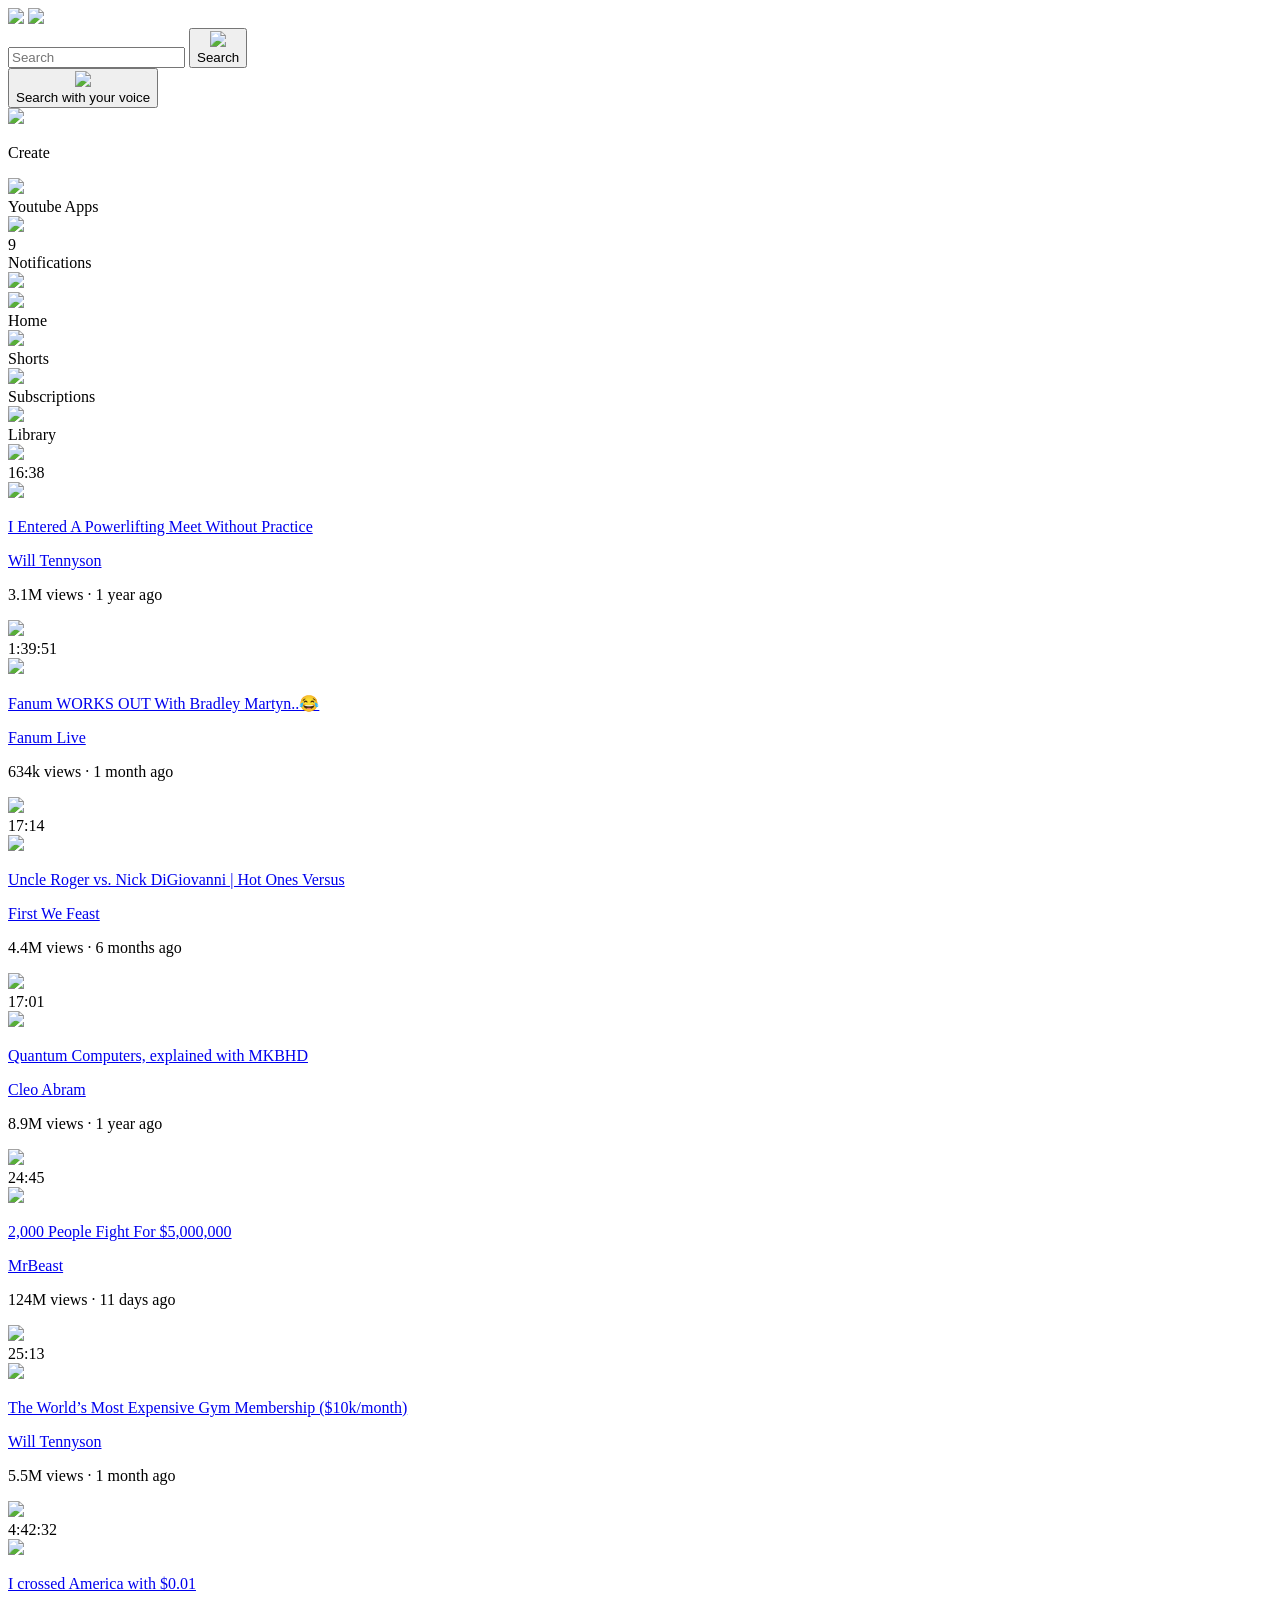
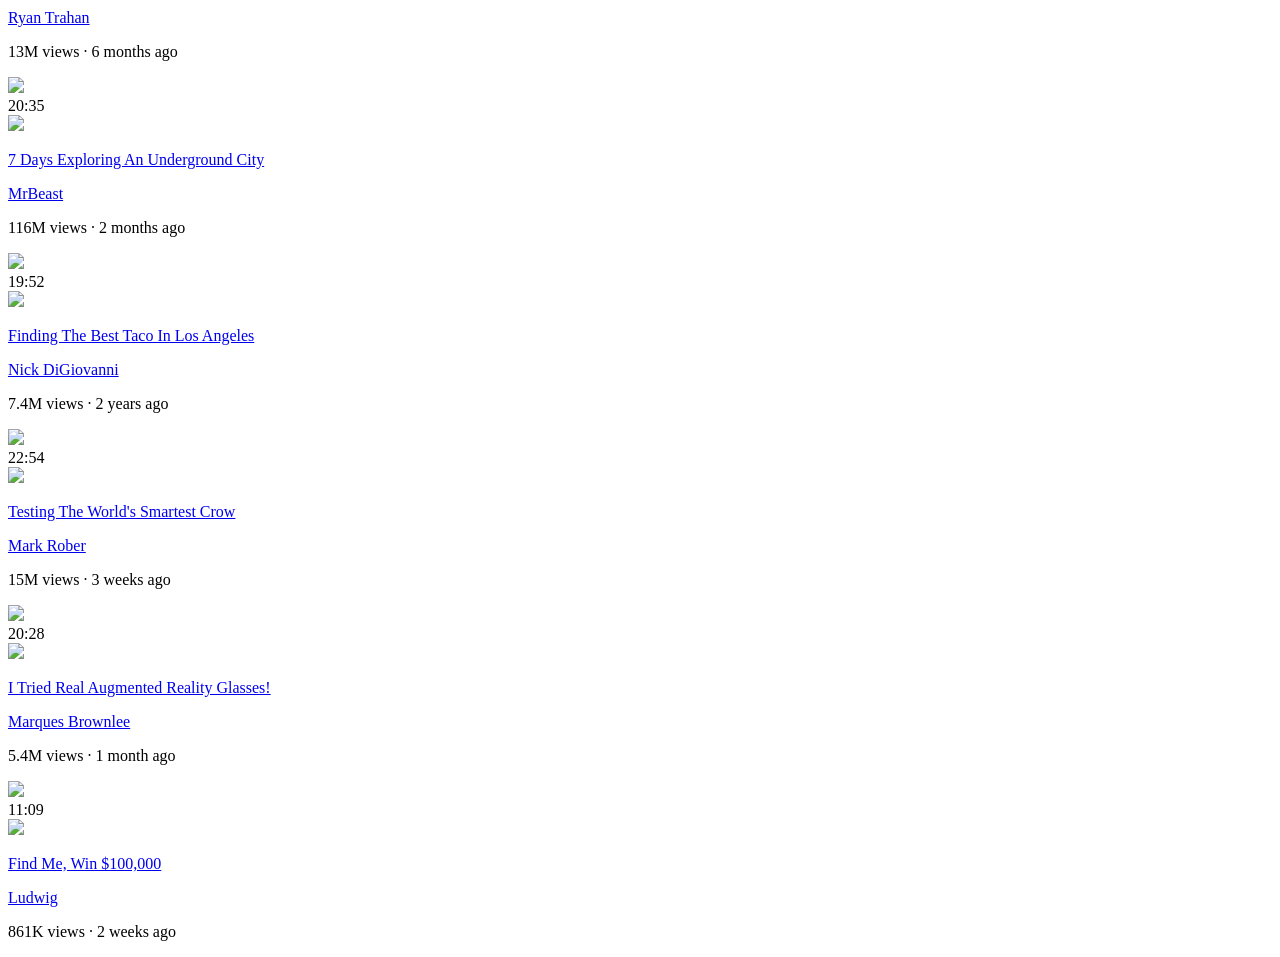
==== Youtube.html @ 6f193c37 "Add files via upload" ====
<!DOCTYPE html>

<html>

  <head>
    <title>Youtube.com Clone</title>

    <link rel="preconnect" href="https://fonts.googleapis.com">
    <link rel="preconnect" href="https://fonts.gstatic.com" crossorigin>
    <link href="https://fonts.googleapis.com/css2?family=Roboto:wght@400;500;700&display=swap" rel="stylesheet">

    <link rel="stylesheet" href="CSS styles/General.css">
    <link rel="stylesheet" href="CSS styles/Header.css">
    <link rel="stylesheet" href="CSS styles/Video.css">
    <link rel="stylesheet" href="CSS styles/Sidebar.css">
  </head>

  <body>
    
    <header class="header">
      <div class="left-section">
        <img class="hamburger-menu" src="Icons/hamburger-menu.svg">
        <img class="youtube-logo" src="Icons/youtube-logo.svg">
      </div>
      <div class="middle-section">
        <form class="search-input" action="https://www.youtube.com/results" method="get">
          <input class="search-bar" type="text" name="search_query" placeholder="Search" required>
          <button class="search-button" type="submit">
            <img class="search-icon" src="Icons/search.svg">
            <div class="tooltip">Search</div>
          </button>
        </form>
        <button class="voice-search-button">
          <img class= "voice-search-icon" src="Icons/voice-search-icon.svg">
          <div class="tooltip">Search with your voice</div>
        </button>
      </div>
      <div class="right-section">
        <div class="upload-icon-container">
          <div>
            <img class="upload-icon" src="Icons/createPlus.svg">
            <p class="create"> Create</p>
          </div>
        </div>
        <div class="youtube-apps-icon-container">
          <img class="youtube-apps-icon" src="Icons/youtube-apps.svg">
          <div class="tooltip">Youtube Apps</div>
        </div>
        <div class="notifications">
          <img class="notifications-icon" src="Icons/notifications.svg">
          <div class="notification-count">9</div>
          <div class="tooltip">Notifications</div>
        </div>
        <img class="current-user-icon" src="Icons/channels4_profile.jpg">
      </div>
    </header> 

    <nav class="sidebar">

      <div class="sidebar-link">
        <img class="home-icon" src="Icons/home.svg">
        <div class="home">Home</div>
      </div>

      <div class="sidebar-link">
        <img class="shorts-icon" src="Icons/shorts.svg">
        <div class="shorts">Shorts</div>
      </div>

      <div class="sidebar-link">
        <img class="subscriptions-icon" src="Icons/subscriptions.svg">
        <div class="subscriptions">Subscriptions</div>
      </div>

      <div class="sidebar-link">
        <img class="library-icon" src="Icons/You.svg">
        <div class="library">Library</div>
      </div>
    </nav>

    <main class="videos">
      <section class="videos-grid">
        <div class="video-box">
          <div class="thumbnail-row">
            <a href="https://www.youtube.com/watch?v=xqhN68d-UzA">
              <img class="thumbnail" src="thumbnails/yt thumbnail 1.avif">
            </a>
            <div class="video-time">16:38</div>
          </div>
          <div class="video-info-grid">
            <a href="https://www.youtube.com/@WillTennyson".>
              <div class="profile-pic-box">
                <img class="profile-pic" src="Profile Pics/pf pic 1.jpg">
              </div>
            </a>
            <div class="video-info-box">
              <a href="https://www.youtube.com/watch?v=xqhN68d-UzA">
                <p class="video-title">
                  I Entered A Powerlifting Meet Without Practice
                </p>
              </a>
              <a href="https://www.youtube.com/@WillTennyson".>
                <p class="video-author">
                  Will Tennyson
                </p>
              </a>
              <p class="video-stats">
                3.1M views &#183; 1 year ago
              </p>
            </div>
          </div>
        </div>

        <div class="video-box">
          <div class="thumbnail-row">
            <a href="https://www.youtube.com/watch?v=bvaITdFYuDQ">
              <img class="thumbnail" src="thumbnails/BradleyAndFanum.avif">
            </a>
            <div class="video-time">1:39:51</div>
          </div>
          <div class="video-info-grid">
            <a href="https://www.youtube.com/@FanumLive".>
              <div class="profile-pic-box">
                <img class="profile-pic" src="Profile Pics/fanum.jpg">
              </div>
            </a>
            <div class="video-info-box">
              <a href="https://www.youtube.com/watch?v=bvaITdFYuDQ">
                <p class="video-title">
                  Fanum WORKS OUT With Bradley Martyn..😂
                </p>
              </a>
              <a href="https://www.youtube.com/@FanumLive".>
                <p class="video-author">
                  Fanum Live
                </p>
              </a>
              <p class="video-stats">
                634k views &#183; 1 month ago
              </p>
            </div>
          </div>
        </div>

        <div class="video-box">
          <div class="thumbnail-row">
            <a href="https://www.youtube.com/watch?v=YbU7v173ENs">
              <img class="thumbnail" src="thumbnails/hotones.avif">
            </a>
            <div class="video-time">17:14</div>
          </div>
          <div class="video-info-grid">
            <a href="https://www.youtube.com/@FirstWeFeast">
              <div class="profile-pic-box">
                <img class="profile-pic" src="Profile Pics/hotones.jpg">
              </div>
            </a>
            <div class="video-info-box">
              <a href="https://www.youtube.com/watch?v=YbU7v173ENs">
                <p class="video-title">
                  Uncle Roger vs. Nick DiGiovanni | Hot Ones Versus
                </p>
              </a>
              <a href="https://www.youtube.com/@FirstWeFeast".>
                <p class="video-author">
                  First We Feast
                </p>
              </a>
              <p class="video-stats">
                4.4M views &#183; 6 months ago
              </p>
            </div>
          </div>
        </div>

        <div class="video-box">
          <div class="thumbnail-row">
            <a href="https://www.youtube.com/watch?v=e3fz3dqhN44">
              <img class="thumbnail" src="thumbnails/QuantumComputers.avif">
            </a>
            <div class="video-time">17:01</div>
          </div>
          <div class="video-info-grid">
            <a href="https://www.youtube.com/@CleoAbram">
              <div class="profile-pic-box">
                <img class="profile-pic" src="Profile Pics/CleoAbram.jpg">
              </div>
            </a>
            <div class="video-info-box">
              <a href="https://www.youtube.com/watch?v=e3fz3dqhN44">
                <p class="video-title">
                  Quantum Computers, explained with MKBHD
                </p>
              </a>
              <a href="https://www.youtube.com/@CleoAbram".>
                <p class="video-author">
                  Cleo Abram
                </p>
              </a>
              <p class="video-stats">
                8.9M views &#183; 1 year ago
              </p>
            </div>
          </div>
        </div>

        <div class="video-box">
          <div class="thumbnail-row">
            <a href="https://www.youtube.com/watch?v=gs8qfL9PNac">
              <img class="thumbnail" src="thumbnails/5mil.avif">
            </a>
            <div class="video-time">24:45</div>
          </div>
          <div class="video-info-grid">
            <a href="https://www.youtube.com/@MrBeast">
              <div class="profile-pic-box">
                <img class="profile-pic" src="Profile Pics/beast.jpg">
              </div>
            </a>
            <div class="video-info-box">
              <a href="https://www.youtube.com/watch?v=gs8qfL9PNac">
                <p class="video-title">
                  2,000 People Fight For $5,000,000
                </p>
              </a>
              <a href="https://www.youtube.com/@MrBeast".>
                <p class="video-author">
                  MrBeast
                </p>
              </a>
              <p class="video-stats">
                124M views &#183; 11 days ago
              </p>
            </div>
          </div>
        </div>

        <div class="video-box">
          <div class="thumbnail-row">
            <a href="https://www.youtube.com/watch?v=25bb8H0MOEM">
              <img class="thumbnail" src="thumbnails/ExpensiveGym.avif">
            </a>
            <div class="video-time">25:13</div>
          </div>
          <div class="video-info-grid">
            <a href="https://www.youtube.com/WillTennyson">
              <div class="profile-pic-box">
                <img class="profile-pic" src="Profile Pics/pf pic 1.jpg">
              </div>
            </a>
            <div class="video-info-box">
              <a href="https://www.youtube.com/watch?v=25bb8H0MOEM">
                <p class="video-title">
                  The World’s Most Expensive Gym Membership ($10k/month)
                </p>
              </a>
              <a href="https://www.youtube.com/@WillTennyson".>
                <p class="video-author">
                  Will Tennyson
                </p>
              </a>
              <p class="video-stats">
                5.5M views &#183; 1 month ago
              </p>
            </div>
          </div>
        </div>

        <div class="video-box">
          <div class="thumbnail-row">
            <a href="https://www.youtube.com/watch?v=Py_tOOG99Hw">
              <img class="thumbnail" src="thumbnails/CrossingAmerica.avif">
            </a>
            <div class="video-time">4:42:32</div>
          </div>
          <div class="video-info-grid">
            <a href="https://www.youtube.com/@ryan">
              <div class="profile-pic-box">
                <img class="profile-pic" src="Profile Pics/Ryan.jpg">
              </div>
            </a>
            <div class="video-info-box">
              <a href="https://www.youtube.com/watch?v=Py_tOOG99Hw">
                <p class="video-title">
                  I crossed America with $0.01
                </p>
              </a>
              <a href="https://www.youtube.com/@ryan".>
                <p class="video-author">
                  Ryan Trahan
                </p>
              </a>
              <p class="video-stats">
                13M views &#183; 6 months ago
              </p>
            </div>
          </div>
        </div>

        <div class="video-box">
          <div class="thumbnail-row">
            <a href="https://www.youtube.com/watch?v=bn0Kh9c4Zv4">
              <img class="thumbnail" src="thumbnails/UndergroundCity.avif">
            </a>
            <div class="video-time">20:35</div>
          </div>
          <div class="video-info-grid">
            <a href="https://www.youtube.com/@MrBeast">
              <div class="profile-pic-box">
                <img class="profile-pic" src="Profile Pics/beast.jpg">
              </div>
            </a>
            <div class="video-info-box">
              <a href="https://www.youtube.com/watch?v=bn0Kh9c4Zv4">
                <p class="video-title">
                  7 Days Exploring An Underground City
                </p>
              </a>
              <a href="https://www.youtube.com/@MrBeast".>
                <p class="video-author">
                  MrBeast
                </p>
              </a>
              <p class="video-stats">
                116M views &#183; 2 months ago
              </p>
            </div>
          </div>
        </div>

        <div class="video-box">
          <div class="thumbnail-row">
            <a href="https://www.youtube.com/watch?v=8mvLLHJtQmo">
              <img class="thumbnail" src="thumbnails/BestTaco.avif">
            </a>
            <div class="video-time">19:52</div>
          </div>
          <div class="video-info-grid">
            <a href="https://www.youtube.com/NickDiGiovanni">
              <div class="profile-pic-box">
                <img class="profile-pic" src="Profile Pics/Nick.jpg">
              </div>
            </a>
            <div class="video-info-box">
              <a href="https://www.youtube.com/watch?v=8mvLLHJtQmo">
                <p class="video-title">
                  Finding The Best Taco In Los Angeles
                </p>
              </a>
              <a href="https://www.youtube.com/NickDiGiovanni".>
                <p class="video-author">
                  Nick DiGiovanni
                </p>
              </a>
              <p class="video-stats">
                7.4M views &#183; 2 years ago
              </p>
            </div>
          </div>
        </div>

        <div class="video-box">
          <div class="thumbnail-row">
            <a href="https://www.youtube.com/watch?v=tpg3VvoIVfA">
              <img class="thumbnail" src="thumbnails/crow.avif">
            </a>
            <div class="video-time">22:54</div>
          </div>
          <div class="video-info-grid">
            <a href="https://www.youtube.com/@MarkRober">
              <div class="profile-pic-box">
                <img class="profile-pic" src="Profile Pics/MarkRober.jpg">
              </div>
            </a>
            <div class="video-info-box">
              <a href="https://www.youtube.com/watch?v=tpg3VvoIVfA">
                <p class="video-title">
                  Testing The World's Smartest Crow 
                </p>
              </a>
              <a href="https://www.youtube.com/@MarkRober".>
                <p class="video-author">
                  Mark Rober
                </p>
              </a>
              <p class="video-stats">
                15M views &#183; 3 weeks ago
              </p>
            </div>
          </div>
        </div>

        <div class="video-box">
          <div class="thumbnail-row">
            <a href="https://www.youtube.com/watch?v=G0eKzU_fV00">
              <img class="thumbnail" src="thumbnails/ARGlasses.avif">
            </a>
            <div class="video-time">20:28</div>
          </div>
          <div class="video-info-grid">
            <a href="https://www.youtube.com/@mkbhd">
              <div class="profile-pic-box">
                <img class="profile-pic" src="Profile Pics/MKBHD.jpg">
              </div>
            </a>
            <div class="video-info-box">
              <a href="https://www.youtube.com/watch?v=G0eKzU_fV00">
                <p class="video-title">
                  I Tried Real Augmented Reality Glasses!
                </p>
              </a>
              <a href="https://www.youtube.com/@mkbhd".>
                <p class="video-author">
                  Marques Brownlee
                </p>
              </a>
              <p class="video-stats">
                5.4M views &#183; 1 month ago
              </p>
            </div>
          </div>
        </div>

        <div class="video-box">
          <div class="thumbnail-row">
            <a href="https://www.youtube.com/watch?v=MtCGsxPQF-U">
              <img class="thumbnail" src="thumbnails/FindMe.avif">
            </a>
            <div class="video-time">11:09</div>
          </div>
          <div class="video-info-grid">
            <a href="https://www.youtube.com/@Ludwig">
              <div class="profile-pic-box">
                <img class="profile-pic" src="Profile Pics/Ludwig.jpg">
              </div>
            </a>
            <div class="video-info-box">
              <a href="https://www.youtube.com/watch?v=MtCGsxPQF-U">
                <p class="video-title">
                  Find Me, Win $100,000
                </p>
              </a>
              <a href="https://www.youtube.com/@Ludwig".>
                <p class="video-author">
                  Ludwig
                </p>
              </a>
              <p class="video-stats">
                861K views &#183; 2 weeks ago
              </p>
            </div>
          </div>
        </div>
      </section>
    </main>
    
    
  </body>
</html>
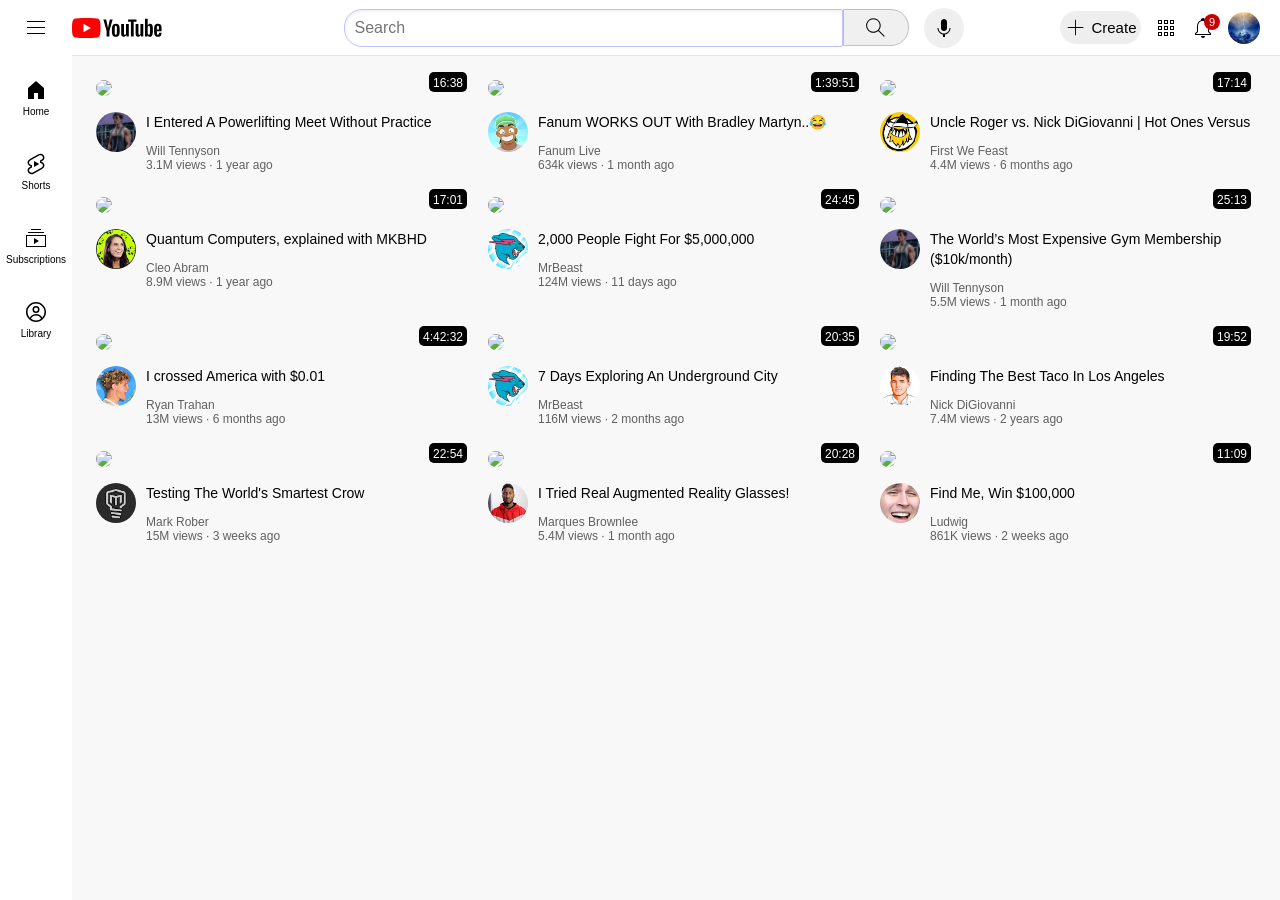
==== commit 97793b86: "Add files via upload" ====
--- a/Youtube.html
+++ b/Youtube.html
@@ -16,7 +16,6 @@
   </head>
 
   <body>
-    
     <header class="header">
       <div class="left-section">
         <img class="hamburger-menu" src="Icons/hamburger-menu.svg">
--- a/CSS styles/General.css
+++ b/CSS styles/General.css
@@ -0,0 +1,14 @@
+p {
+  font-family: Roboto, Arial; 
+  margin-top: 0;
+  margin-bottom: 0;
+}
+
+body {
+  font-family: Roboto,Arial;
+  margin: 0;
+  padding-top: 80px;
+  padding-left: 96px;
+  padding-right: 24px;
+  background-color: rgb(248,248,248);
+}
--- a/CSS styles/Header.css
+++ b/CSS styles/Header.css
@@ -0,0 +1,170 @@
+.header {
+  height: 55px;
+  display: flex; 
+  flex-direction: row;
+  justify-content: space-between;
+  z-index: 100;
+  position: fixed;
+  top: 0;
+  left: 0;
+  right: 0;
+  background-color: white;
+  border-bottom-width: 1px;
+  border-bottom-style: solid;
+  border-bottom-color: rgb(228,228,228)
+}
+
+.left-section {
+  display: flex;
+  align-items: center;
+}
+.hamburger-menu {
+  height: 24px;
+  margin-left: 24px;
+  margin-right: 24px;
+}
+.youtube-logo {
+  height: 20px;
+}
+
+.middle-section, 
+.search-input {
+  flex: 1;
+  margin-left: 50px;
+  padding-right: 15px;
+  max-width: 670px;
+  display: flex;
+  align-items: center;
+}
+
+.search-bar {
+  flex: 1;
+  height: 34px;
+  font-size: 16px;
+  padding-left: 10px; 
+  border: 1px solid rgb(192,192,912);
+  border-radius: 2px; 
+  width: 0;
+  box-shadow: inset 1px 2px 3px rgba(0,0,0,0.05);
+  border-top-left-radius: 18px;
+  border-bottom-left-radius: 18px;
+}
+.search-bar::placeholder {
+  font-size: 16px;
+}
+.search-button {
+  height: 37.5px;
+  width: 66px;
+  background-color: rgb(240,240,240);
+  border-width: 1px;
+  border-style: solid;
+  border-color: rgb(192,192,192); 
+  border-top-right-radius: 18px;
+  border-bottom-right-radius: 18px;
+}
+.search-button .tooltip,
+.voice-search-button .tooltip,
+.youtube-apps-icon-container .tooltip,
+.notifications .tooltip {
+  position: absolute;
+  background-color: gray;
+  color: white;
+  padding-top: 4px;
+  padding-bottom: 4px;
+  padding-right: 4px;
+  padding-left: 4px;
+  border-radius: 2px;
+  font-size: 12px;
+  bottom: -30px;
+  opacity: 0;
+  transition: opacity 0.15s;
+  pointer-events: none;
+  white-space: nowrap;
+}
+.search-button:hover .tooltip,
+.voice-search-button:hover .tooltip ,
+.youtube-apps-icon-container:hover .tooltip,
+.notifications:hover .tooltip {
+  opacity: 1;
+}
+.search-button,
+.voice-search-button,
+.youtube-apps-icon-container,
+.notifications {
+  position: relative;
+  display: flex;
+  justify-content: center;
+  align-items: center; 
+}
+
+.search-icon {
+  height: 25px;
+}
+
+.voice-search-button {
+  height: 40px;
+  width: 40px;
+  border-radius: 20px;
+  border: none; 
+  background-color: rbg(245,245,245)
+}
+.voice-search-icon {
+  height: 24px;
+}
+
+.right-section {
+  width: 200px;
+  display: flex;
+  align-items: center;
+  justify-content: space-between;
+  margin-right: 20px; 
+  flex-shrink: 0;
+}
+
+.youtube-apps-icon {
+  height: 24px;
+}
+.notifications-icon {
+  height: 24px;
+}
+.notifications {
+  position: relative;
+}
+.notification-count {
+  font-weight: 500;
+  font-size: 11px;
+  position: absolute;
+  background-color: rgb(200,0,0);
+  color: white;
+  top: -2px; 
+  right: -5px; 
+  padding-left: 5px;
+  padding-right: 5px;
+  padding-top: 2px;
+  padding-bottom: 2px;
+  border-radius: 10px;
+}
+.current-user-icon {
+  height: 32px; 
+  border-radius: 16px;
+}
+
+.upload-icon-container {
+  background-color: rgb(238,238,238);
+  padding-bottom: 7px;
+  padding-left: 5px;
+  padding-right: 5px;
+  border-radius: 20px;
+}
+
+.upload-icon {
+  margin: 0;
+  position: relative;
+  top: 6px;
+  height: 22px;
+}
+.create {
+  display: inline-block;
+  font-size: 15px; 
+  font-weight: 500;
+}
--- a/CSS styles/Video.css
+++ b/CSS styles/Video.css
@@ -0,0 +1,72 @@
+.videos-grid {
+  display: grid;
+  grid-template-columns: 1fr 1fr 1fr;
+  column-gap: 16px;
+  row-gap: 25px;
+}
+@media (max-width: 750px){
+  .videos-grid {
+    grid-template-columns: 1fr;
+  } 
+}
+@media (min-width: 751px) and (max-width: 999px) {
+  .videos-grid {
+    grid-template-columns: 1fr 1fr;
+  } 
+}
+@media (min-width: 1000px) {
+  .videos-grid {
+    grid-template-columns: 1fr 1fr 1fr;
+  } 
+}
+.video-info-grid {
+  display: grid;
+  grid-template-columns: 50px 1fr;
+}
+.thumbnail-row {
+  margin-bottom: 12px;
+  position: relative;
+}
+
+.thumbnail {
+  width: 100%;
+  border-radius: 12px;
+}
+.video-title {
+  margin-top: 0px;
+  font-size: 14px;
+  font-weight: 500;
+  line-height: 20px;
+  margin-bottom: 12px;
+}
+
+.video-author, 
+.video-stats {
+  font-size: 12px;
+  color: rgb(96,96,96 )
+}
+
+.profile-pic {
+  width: 40px;
+  border-radius: 50px;
+}
+
+.video-time {
+  font-size: 12px;
+  font-weight: 500;
+  padding: 4px;
+  border-radius: 5px; 
+  background-color: black;
+  color: white;
+  position: absolute;
+  bottom: 8px;
+  right: 5px;;
+  z-index: 3; 
+  height: 12px;
+}
+a,
+a:visited {
+  text-decoration: none;
+  color: inherit;
+ }
+ 
--- a/CSS styles/Sidebar.css
+++ b/CSS styles/Sidebar.css
@@ -0,0 +1,31 @@
+.sidebar{
+  position: fixed;
+  left: 0;
+  bottom: 0;
+  top: 55px;
+  background-color: white;
+  width: 72px;
+  z-index: 200;
+  padding-top: 5px; 
+}
+
+.sidebar-link{
+  height: 74px;
+  display: flex;
+  justify-content: center;
+  align-items: center;
+  flex-direction: column;
+}
+.sidebar-link:hover{
+  background-color: rgb(235,235,235);
+  cursor: pointer;
+}
+.sidebar-link img{
+  height: 24px;
+  padding-bottom: 4px; 
+}
+
+.sidebar-link div {
+  font-size: 10px;
+
+}
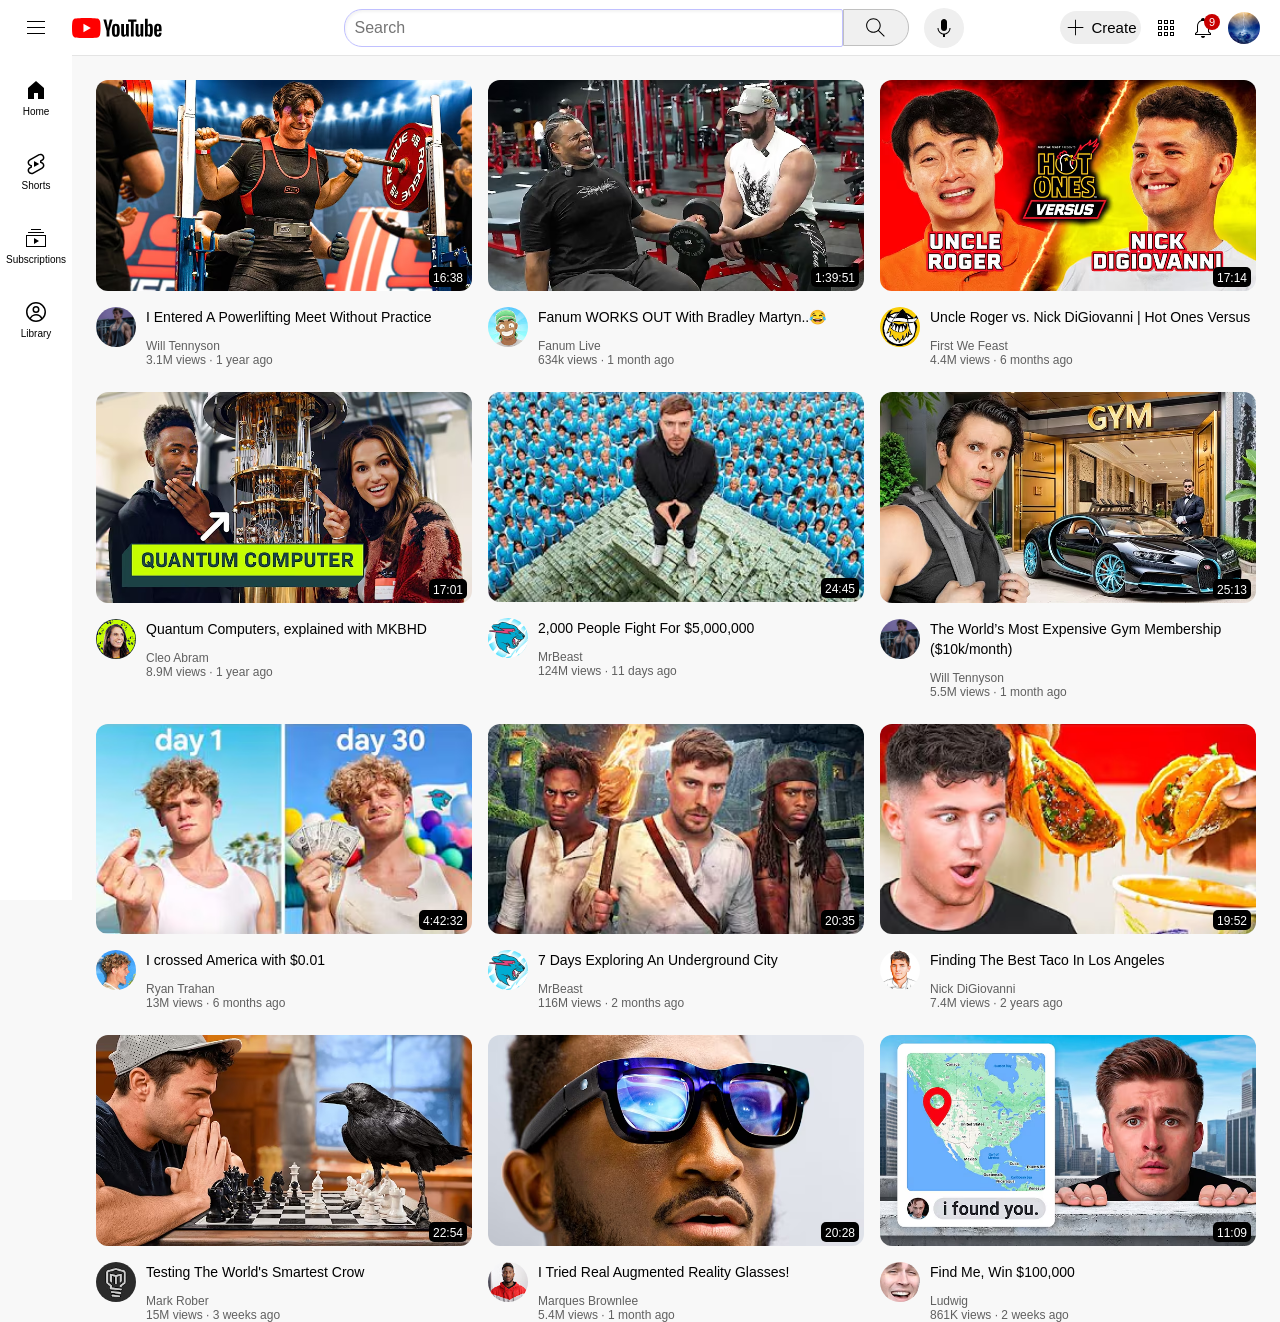
==== commit ba19c81a: "Update Youtube.html" ====
--- a/Youtube.html
+++ b/Youtube.html
@@ -82,7 +82,7 @@
         <div class="video-box">
           <div class="thumbnail-row">
             <a href="https://www.youtube.com/watch?v=xqhN68d-UzA">
-              <img class="thumbnail" src="thumbnails/yt thumbnail 1.avif">
+              <img class="thumbnail" src="Thumbnails/yt thumbnail 1.avif">
             </a>
             <div class="video-time">16:38</div>
           </div>
@@ -113,7 +113,7 @@
         <div class="video-box">
           <div class="thumbnail-row">
             <a href="https://www.youtube.com/watch?v=bvaITdFYuDQ">
-              <img class="thumbnail" src="thumbnails/BradleyAndFanum.avif">
+              <img class="thumbnail" src="Thumbnails/BradleyAndFanum.avif">
             </a>
             <div class="video-time">1:39:51</div>
           </div>
@@ -144,7 +144,7 @@
         <div class="video-box">
           <div class="thumbnail-row">
             <a href="https://www.youtube.com/watch?v=YbU7v173ENs">
-              <img class="thumbnail" src="thumbnails/hotones.avif">
+              <img class="thumbnail" src="Thumbnails/hotones.avif">
             </a>
             <div class="video-time">17:14</div>
           </div>
@@ -175,7 +175,7 @@
         <div class="video-box">
           <div class="thumbnail-row">
             <a href="https://www.youtube.com/watch?v=e3fz3dqhN44">
-              <img class="thumbnail" src="thumbnails/QuantumComputers.avif">
+              <img class="thumbnail" src="Thumbnails/QuantumComputers.avif">
             </a>
             <div class="video-time">17:01</div>
           </div>
@@ -206,7 +206,7 @@
         <div class="video-box">
           <div class="thumbnail-row">
             <a href="https://www.youtube.com/watch?v=gs8qfL9PNac">
-              <img class="thumbnail" src="thumbnails/5mil.avif">
+              <img class="thumbnail" src="Thumbnails/5mil.avif">
             </a>
             <div class="video-time">24:45</div>
           </div>
@@ -237,7 +237,7 @@
         <div class="video-box">
           <div class="thumbnail-row">
             <a href="https://www.youtube.com/watch?v=25bb8H0MOEM">
-              <img class="thumbnail" src="thumbnails/ExpensiveGym.avif">
+              <img class="thumbnail" src="Thumbnails/ExpensiveGym.avif">
             </a>
             <div class="video-time">25:13</div>
           </div>
@@ -268,7 +268,7 @@
         <div class="video-box">
           <div class="thumbnail-row">
             <a href="https://www.youtube.com/watch?v=Py_tOOG99Hw">
-              <img class="thumbnail" src="thumbnails/CrossingAmerica.avif">
+              <img class="thumbnail" src="Thumbnails/CrossingAmerica.avif">
             </a>
             <div class="video-time">4:42:32</div>
           </div>
@@ -299,7 +299,7 @@
         <div class="video-box">
           <div class="thumbnail-row">
             <a href="https://www.youtube.com/watch?v=bn0Kh9c4Zv4">
-              <img class="thumbnail" src="thumbnails/UndergroundCity.avif">
+              <img class="thumbnail" src="Thumbnails/UndergroundCity.avif">
             </a>
             <div class="video-time">20:35</div>
           </div>
@@ -330,7 +330,7 @@
         <div class="video-box">
           <div class="thumbnail-row">
             <a href="https://www.youtube.com/watch?v=8mvLLHJtQmo">
-              <img class="thumbnail" src="thumbnails/BestTaco.avif">
+              <img class="thumbnail" src="Thumbnails/BestTaco.avif">
             </a>
             <div class="video-time">19:52</div>
           </div>
@@ -361,7 +361,7 @@
         <div class="video-box">
           <div class="thumbnail-row">
             <a href="https://www.youtube.com/watch?v=tpg3VvoIVfA">
-              <img class="thumbnail" src="thumbnails/crow.avif">
+              <img class="thumbnail" src="Thumbnails/crow.avif">
             </a>
             <div class="video-time">22:54</div>
           </div>
@@ -392,7 +392,7 @@
         <div class="video-box">
           <div class="thumbnail-row">
             <a href="https://www.youtube.com/watch?v=G0eKzU_fV00">
-              <img class="thumbnail" src="thumbnails/ARGlasses.avif">
+              <img class="thumbnail" src="Thumbnails/ARGlasses.avif">
             </a>
             <div class="video-time">20:28</div>
           </div>
@@ -423,7 +423,7 @@
         <div class="video-box">
           <div class="thumbnail-row">
             <a href="https://www.youtube.com/watch?v=MtCGsxPQF-U">
-              <img class="thumbnail" src="thumbnails/FindMe.avif">
+              <img class="thumbnail" src="Thumbnails/FindMe.avif">
             </a>
             <div class="video-time">11:09</div>
           </div>
@@ -455,4 +455,4 @@
     
     
   </body>
-</html>+</html>
